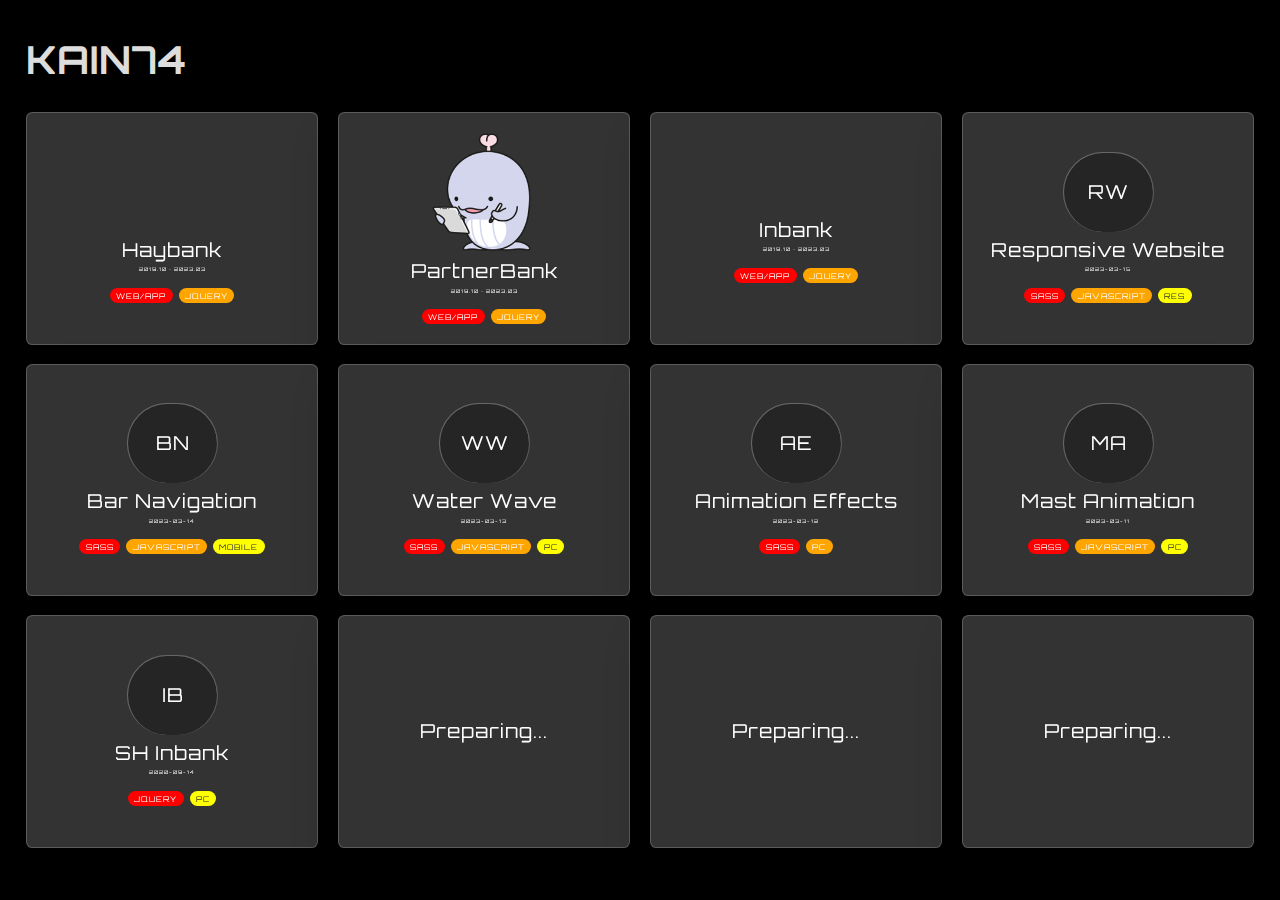
==== index.html @ f7dd6ad2 "링크수정" ====
<!DOCTYPE html>
<html lang="en">
<head>
    <meta charset="UTF-8">
    <meta http-equiv="X-UA-Compatible" content="IE=edge">
    <meta name="viewport" content="width=device-width, initial-scale=1.0">
    <title>Kain74 Studio</title>
    <link rel="stylesheet" href="css/style.css">
    <script src="https://kit.fontawesome.com/5de949db4e.js" crossorigin="anonymous"></script>
</head>
<body>
    <main id="wrapper">
        <video src="img/bg.mp4" loop autoplay muted></video>
        <section id="box-container">
            <nav class="interaction-container">
                <div class="header">
                    <h1>KAIN74</h1>
                </div>
                <div class="inner">
                    <a href="https://play.google.com/store/apps/details?id=com.suhyup.pesmb&hl=ko&gl=US" title="헤이뱅크 앱 새창열림" target="_blank">
                        <img src="https://play-lh.googleusercontent.com/MHcnAJN4aqVymRwBjS5TOQ5WvPFHoKgG6cgRkWICXJDfAq94vMbX9r90BWcg0nosAoAJ=w240-h480-rw" target="_blank" alt="" style="height: 100%;max-height:100px;">
                        <p>Haybank</p>
                        <div class="date">2019.10 ~ 2023.03</div>
                        <P>
                            <em class="label-red">WEB/APP</em>
                            <em class="label-orange">JQUERY</em>
                        </P>
                        <div class="waves">
                            <div class="wave"></div>
                        </div>
                    </a>
                    <a href="https://play.google.com/store/apps/details?id=com.suhyup.psmb&hl=ko&gl=US" title="파트너뱅크 개인 앱 새창열림" target="_blank">
                        <img src="img/cha_laon01.png" target="_blank" alt="">
                        <p>PartnerBank</p>
                        <div class="date">2019.10 ~ 2023.03</div>
                        <P>
                            <em class="label-red">WEB/APP</em>
                            <em class="label-orange">JQUERY</em>
                        </P>
                        <div class="waves">
                            <div class="wave"></div>
                        </div>
                    </a>
                    <a href="https://suhyup-bank.com/" title="헤이뱅크 앱 새창열림" target="_blank">
                        <img src="https://suhyup-bank.com/images/sub_new_main/img_logo.png" target="_blank" alt="" style="height: 100%;max-height:40px;">
                        <p>Inbank</p>
                        <div class="date">2019.10 ~ 2023.03</div>
                        <P>
                            <em class="label-red">WEB/APP</em>
                            <em class="label-orange">JQUERY</em>
                        </P>
                        <div class="waves">
                            <div class="wave"></div>
                        </div>
                    </a>
                    <a href="https://kain74.github.io/responsiveWebsite/"title="새창열림" target="_blank">
                        <span class="icon">RW
                            <span class="circle"></span>
                        </span>
                        <p>Responsive Website</p>
                        <div class="date">2023-03-15</div>
                        <P>
                            <em class="label-red">SASS</em>
                            <em class="label-orange">JAVASCRIPT</em>
                            <em class="label-yellow">RES</em>
                        </P>
                        <div class="waves">
                            <div class="wave"></div>
                        </div>
                    </a>
                    <a href="https://kain74.github.io/barNavigation/" target="_blank" title="새창열림">
                        <span class="icon">BN
                            <span class="circle"></span>
                        </span>
                        <p>Bar Navigation</p>
                        <div class="date">2023-03-14</div>
                        <P>
                            <em class="label-red">SASS</em>
                            <em class="label-orange">JAVASCRIPT</em>
                            <em class="label-yellow">MOBILE</em>
                        </P>
                        <div class="waves">
                            <div class="wave"></div>
                        </div>
                    </a>
                    <a href="https://kain74.github.io/waterWaves/" target="_blank" title="새창열림">
                        <span class="icon">WW
                            <span class="circle"></span>
                        </span>
                        <p>Water Wave</p>
                        <div class="date">2023-03-13</div>
                        <p>
                            <em class="label-red">SASS</em>
                            <em class="label-orange">JAVASCRIPT</em>
                            <em class="label-yellow">PC</em>
                        </p>
                        <div class="waves">
                            <div class="wave"></div>
                        </div>
                    </a>
                    <a href="https://kain74.github.io/animationeffects01/" target="_blank" title="새창열림">
                        <span class="icon">AE
                            <span class="circle"></span>
                        </span>
                        <p>Animation Effects</p>
                        <div class="date">2023-03-12</div>
                        <p>
                            <em class="label-red">SASS</em>
                            <em class="label-orange">PC</em>
                        </p>
                        <div class="waves">
                            <div class="wave"></div>
                        </div>
                    </a>
                    <a href="https://kain74.github.io/maskAnimation/" target="_blank" title="새창열림">
                        <span class="icon">MA
                            <span class="circle"></span>
                        </span>
                        <p>Mast Animation</p>
                        <div class="date">2023-03-11</div>
                        <p>
                            <em class="label-red">SASS</em>
                            <em class="label-orange">JAVASCRIPT</em>
                            <em class="label-yellow">PC</em>
                        </p>
                        <div class="waves">
                            <div class="wave"></div>
                        </div>
                    </a>
                    
                    <a href="https://kain74.github.io/inbankMain/" target="_blank" title="새창열림">
                        <span class="icon">IB
                            <span class="circle"></span>
                        </span>
                        <p>SH Inbank</p>
                        <div class="date">2020-09-14</div>
                        <p>
                            <em class="label-red">JQUERY</em>
                            <em class="label-yellow">PC</em>
                        </p>
                        <div class="waves">
                            <div class="wave"></div>
                        </div>
                    </a>
                    <a href="#none">Preparing...
                        <div class="waves">
                            <div class="wave"></div>
                        </div>
                    </a>
                    <a href="#none">Preparing...
                        <div class="waves">
                            <div class="wave"></div>
                        </div>
                    </a>
                    <a href="#none">Preparing...
                        <div class="waves">
                            <div class="wave"></div>
                        </div>
                    </a>
                </div>
            </nav>
        </section>
    </main>
</body>
</html>
---- css/style.css ----
@charset "UTF-8";
/*
    작업자 : Ham Sung Jae
    만든날짜 : 2023-03-07
    배포날짜 : 2023-03-00
*/
@import url("https://fonts.googleapis.com/css2?family=Orbitron:wght@400;700&display=swap");
* {
  padding: 0;
  margin: 0;
}

ul, ol, li {
  list-style: none;
}

a {
  color: #999;
  outline: none;
  text-decoration: none;
}

img {
  border: 0;
}

div, section, nav {
  box-sizing: border-box;
}

body {
  background: #000;
  font: 17px/1.4 "orbitron";
  letter-spacing: 1px;
  color: #ddd;
}

/* ============================
    Common
=============================== */
/* Lable*/
[class*=label-] {
  padding: 0.2vw 0.5vw;
  font-size: 0.6vw;
  font-style: normal;
  border-radius: 20px;
  background: rgb(179, 30, 30);
}

.label-red {
  background: red;
}

.label-orange {
  background: orange;
}

.label-yellow {
  background: yellow;
  color: #333;
}

.label-green {
  background: green;
}

.label-blue {
  background: blue;
}

.label-indigo {
  background: indigo;
}

.label-purple {
  background: purple;
}

#wrapper {
  position: relative;
  width: 100%;
  height: 100vh;
  overflow: hidden;
}
#wrapper > video {
  width: 100%;
  height: 100%;
  object-fit: cover;
  top: 0px;
  left: 0px;
  opacity: 0.5;
}
#wrapper #box-container {
  position: absolute;
  left: 0;
  top: 0;
  width: 100%;
  height: 100%;
  overflow-y: auto;
}
#wrapper #box-container .interaction-container {
  padding-top: 20px;
}
#wrapper #box-container .interaction-container .header {
  padding: 1vw 2vw 0 2vw;
}
#wrapper #box-container .interaction-container .header h1 {
  font-size: 3vw;
}
#wrapper #box-container .inner {
  perspective: 600px;
  display: flex;
  flex-wrap: wrap;
  gap: 1.5vw;
  overflow-y: auto;
  padding: 2vw;
}
#wrapper #box-container .inner:hover a {
  opacity: 0.7;
  transform: scale(0.96);
}
#wrapper #box-container .inner a {
  position: relative;
  overflow: hidden;
  display: flex;
  align-items: center;
  justify-content: center;
  flex-direction: column;
  padding: 3vw 0;
  height: 12vw;
  flex: 1 1 20%;
  color: #fff;
  font-size: 1.5vw;
  backdrop-filter: blur(10px);
  box-shadow: 0 25px 45px rgba(0, 0, 0, 0.3);
  background: rgba(255, 255, 255, 0.2);
  border: 1px solid rgba(255, 255, 255, 0.2);
  border-radius: 0.5vw;
  transform: translateZ(0) scale(1);
  transition: 0.5s;
}
#wrapper #box-container .inner a img {
  height: 80%;
  border: none;
  transition: 0.5s;
}
#wrapper #box-container .inner a .icon {
  position: relative;
  display: inline-block;
  width: 7vw;
  height: 7vw;
  border-radius: 200px;
  background: rgba(0, 0, 0, 0.6);
  border-top: 1px solid rgba(255, 255, 255, 0.3);
  border-left: 1px solid rgba(255, 255, 255, 0.3);
  backdrop-filter: blur(10px);
  display: flex;
  align-items: center;
  justify-content: center;
  transform-origin: 50% 50%;
}
#wrapper #box-container .inner a .waves {
  position: absolute;
  bottom: 0;
  width: 100%;
  height: 3vw;
  z-index: -1;
}
#wrapper #box-container .inner a .waves .wave {
  height: 100%;
  animation-play-state: paused;
  opacity: 0;
  transition: 0.5s;
}
#wrapper #box-container .inner a .waves .wave img {
  width: 100%;
}
#wrapper #box-container .inner a .date {
  font-size: 5px;
  margin-top: 0.2vw;
}
#wrapper #box-container .inner a:hover {
  box-shadow: 0 15px 35px rgba(0, 0, 0, 0.6);
  background: rgba(255, 255, 255, 0.3);
  transform: translateZ(10px);
  opacity: 1;
}
#wrapper #box-container .inner a:hover .waves .wave {
  opacity: 1;
  animation: waveAnimate 4s linear infinite;
}
#wrapper #box-container .inner a:nth-child(3n+1) .waves .wave {
  background: url(../img/wave.png) repeat-x 0 0;
  background-size: 1000px 3vw;
}
#wrapper #box-container .inner a:nth-child(3n+2) .waves .wave {
  background: url(../img/wave2.png) repeat-x 0 0;
  background-size: 1000px 3vw;
}
#wrapper #box-container .inner a:nth-child(3n+3) .waves .wave {
  background: url(../img/wave3.png) repeat-x 0 0;
  background-size: 1000px 3vw;
}
#wrapper #box-container .inner a p {
  margin-top: 5px;
  text-align: center;
}

/* ============================
    Animation
=============================== */
/* wave */
.waves {
  position: relative;
}
.waves .wave {
  position: absolute;
  left: 0;
  bottom: 0;
  width: 100%;
  height: 3vw;
  background: url(../img/wave.png) repeat-x 0 0;
  background-size: 1000px 3vw;
  opacity: 1;
  bottom: 0;
  z-index: 1000;
  animation: waveAnimate 4s linear infinite;
}

@keyframes waveAnimate {
  0% {
    background-position-x: 1000px;
  }
  100% {
    background-position-x: 0;
  }
}
@media (max-width: 1024px) {
  #wrapper #box-container .inner a {
    padding: 4vw;
    height: 20vw;
    flex: 1 1 25%;
  }
  #wrapper #box-container .inner a .icon {
    width: 15vw;
    height: 15vw;
    font-size: 3vw;
  }
}
@media (max-width: 720px) {
  #wrapper #box-container .inner {
    gap: 3vw;
  }
  #wrapper #box-container .inner a {
    padding: 5vw;
    height: 34vw;
    flex: 1 1 33%;
  }
  #wrapper #box-container .inner a .icon {
    width: 15vw;
    height: 15vw;
    font-size: 3vw;
  }
}
@media (max-width: 360px) {
  #wrapper #box-container .inner {
    gap: 5vw;
    padding: 5vw;
  }
  #wrapper #box-container .inner a {
    padding: 5vw;
    height: 40vw;
    flex: 1 1 100%;
  }
  #wrapper #box-container .inner a .icon {
    width: 20vw;
    height: 20vw;
    font-size: 5vw;
  }
}
@media (max-width: 320px) {
  #wrapper #box-container .inner a {
    padding: 5vw;
    height: 50vw;
    flex: 1 1 50%;
  }
}

/*# sourceMappingURL=style.css.map */
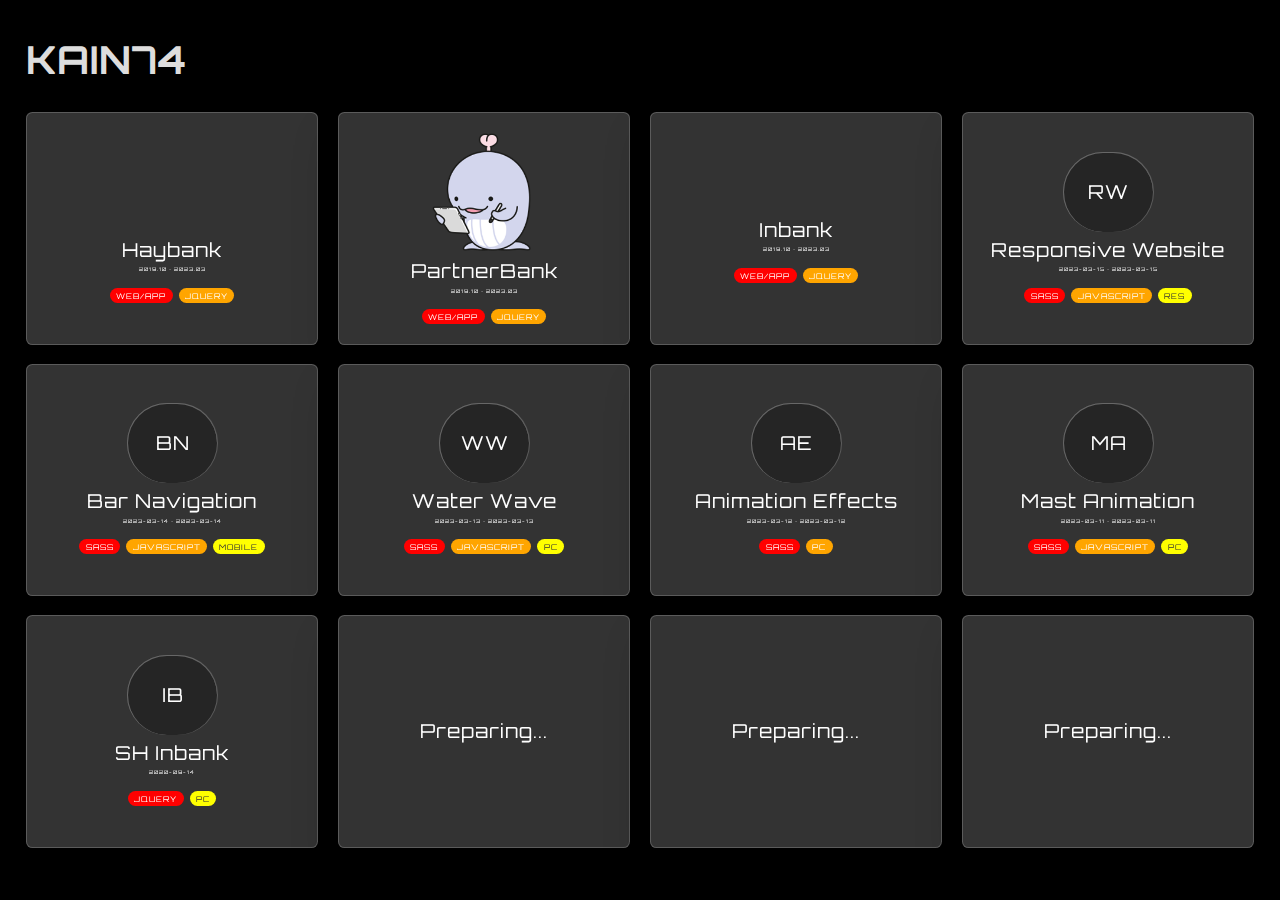
==== commit 79225504: "기간설정" ====
--- a/index.html
+++ b/index.html
@@ -58,7 +58,7 @@
                             <span class="circle"></span>
                         </span>
                         <p>Responsive Website</p>
-                        <div class="date">2023-03-15</div>
+                        <div class="date">2023-03-15 ~ 2023-03-15</div>
                         <P>
                             <em class="label-red">SASS</em>
                             <em class="label-orange">JAVASCRIPT</em>
@@ -73,7 +73,7 @@
                             <span class="circle"></span>
                         </span>
                         <p>Bar Navigation</p>
-                        <div class="date">2023-03-14</div>
+                        <div class="date">2023-03-14 ~ 2023-03-14</div>
                         <P>
                             <em class="label-red">SASS</em>
                             <em class="label-orange">JAVASCRIPT</em>
@@ -88,7 +88,7 @@
                             <span class="circle"></span>
                         </span>
                         <p>Water Wave</p>
-                        <div class="date">2023-03-13</div>
+                        <div class="date">2023-03-13 ~ 2023-03-13</div>
                         <p>
                             <em class="label-red">SASS</em>
                             <em class="label-orange">JAVASCRIPT</em>
@@ -103,7 +103,7 @@
                             <span class="circle"></span>
                         </span>
                         <p>Animation Effects</p>
-                        <div class="date">2023-03-12</div>
+                        <div class="date">2023-03-12 ~ 2023-03-12</div>
                         <p>
                             <em class="label-red">SASS</em>
                             <em class="label-orange">PC</em>
@@ -117,7 +117,7 @@
                             <span class="circle"></span>
                         </span>
                         <p>Mast Animation</p>
-                        <div class="date">2023-03-11</div>
+                        <div class="date">2023-03-11 ~ 2023-03-11</div>
                         <p>
                             <em class="label-red">SASS</em>
                             <em class="label-orange">JAVASCRIPT</em>
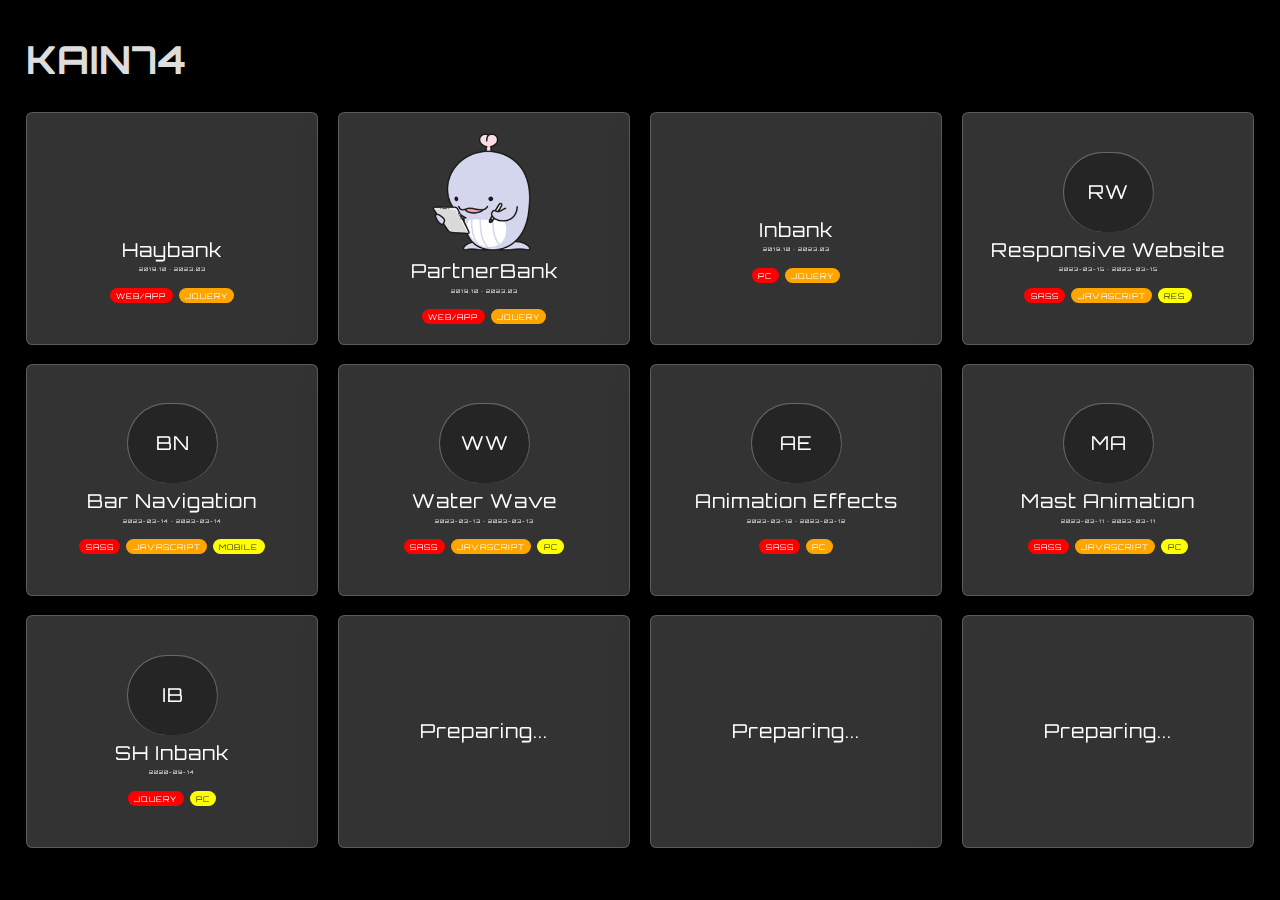
==== commit a8a8e739: "정보수정" ====
--- a/index.html
+++ b/index.html
@@ -41,12 +41,12 @@
                             <div class="wave"></div>
                         </div>
                     </a>
-                    <a href="https://suhyup-bank.com/" title="헤이뱅크 앱 새창열림" target="_blank">
+                    <a href="https://suhyup-bank.com/" title="수협은행 새창열림" target="_blank">
                         <img src="https://suhyup-bank.com/images/sub_new_main/img_logo.png" target="_blank" alt="" style="height: 100%;max-height:40px;">
                         <p>Inbank</p>
                         <div class="date">2019.10 ~ 2023.03</div>
                         <P>
-                            <em class="label-red">WEB/APP</em>
+                            <em class="label-red">PC</em>
                             <em class="label-orange">JQUERY</em>
                         </P>
                         <div class="waves">
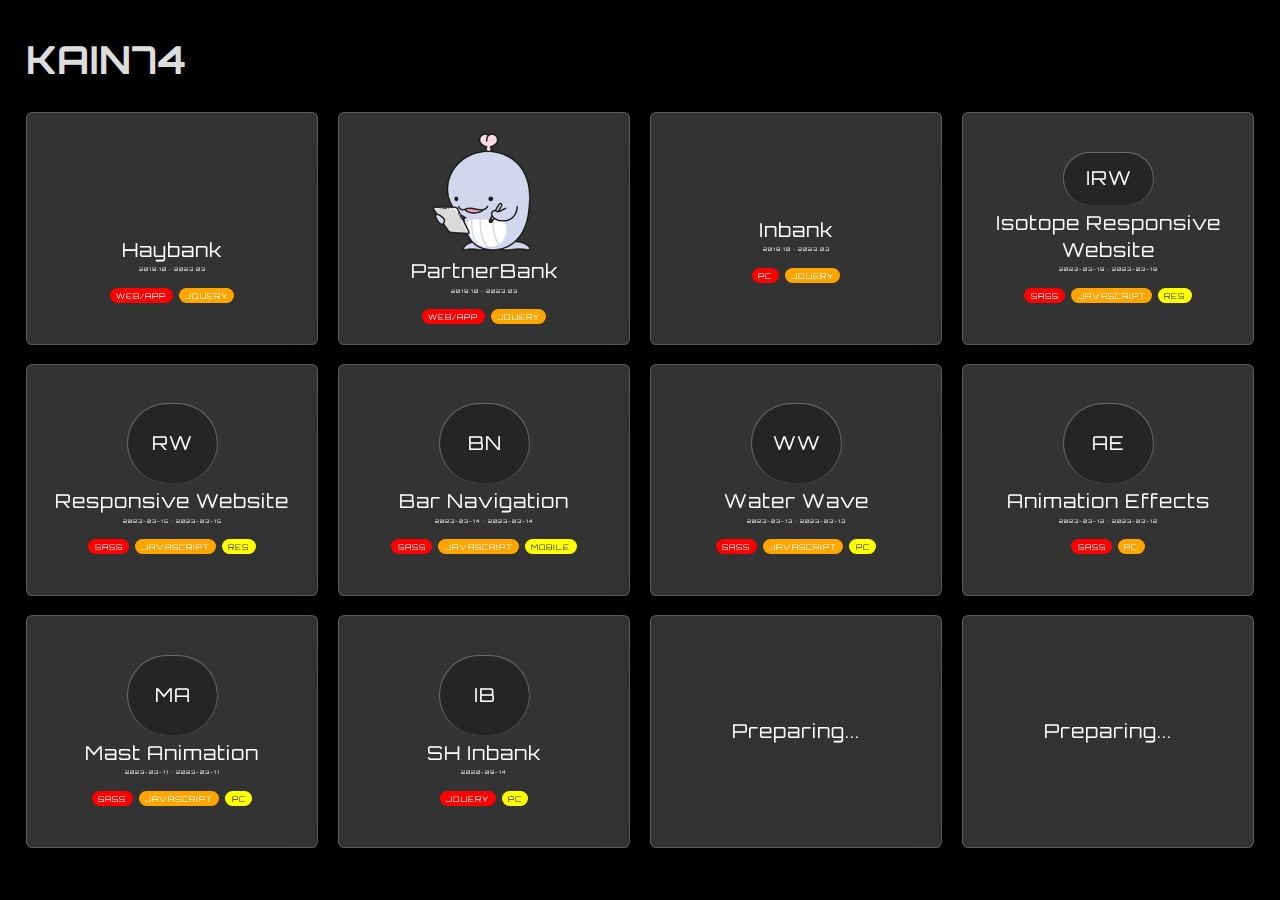
==== commit 6a975983: "isotope 푸시" ====
--- a/index.html
+++ b/index.html
@@ -48,6 +48,21 @@
                         <P>
                             <em class="label-red">PC</em>
                             <em class="label-orange">JQUERY</em>
+                        </P>
+                        <div class="waves">
+                            <div class="wave"></div>
+                        </div>
+                    </a>
+                    <a href="https://kain74.github.io/IsotopeRW/"title="새창열림" target="_blank">
+                        <span class="icon">IRW
+                            <span class="circle"></span>
+                        </span>
+                        <p>Isotope Responsive Website</p>
+                        <div class="date">2023-03-19 ~ 2023-03-19</div>
+                        <P>
+                            <em class="label-red">SASS</em>
+                            <em class="label-orange">JAVASCRIPT</em>
+                            <em class="label-yellow">RES</em>
                         </P>
                         <div class="waves">
                             <div class="wave"></div>
@@ -152,11 +167,6 @@
                             <div class="wave"></div>
                         </div>
                     </a>
-                    <a href="#none">Preparing...
-                        <div class="waves">
-                            <div class="wave"></div>
-                        </div>
-                    </a>
                 </div>
             </nav>
         </section>
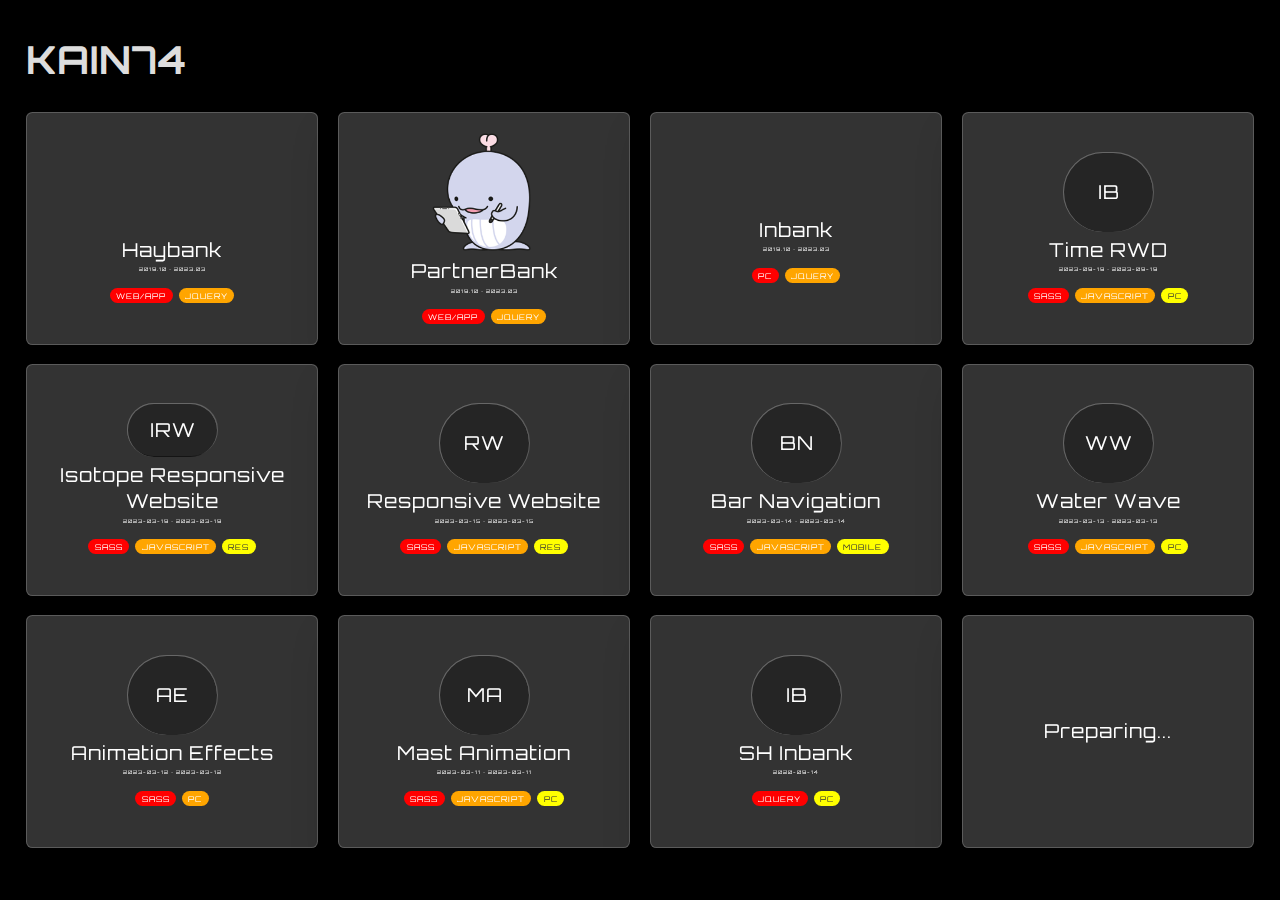
==== commit 38aefd8f: "작업추가" ====
--- a/index.html
+++ b/index.html
@@ -49,6 +49,21 @@
                             <em class="label-red">PC</em>
                             <em class="label-orange">JQUERY</em>
                         </P>
+                        <div class="waves">
+                            <div class="wave"></div>
+                        </div>
+                    </a>
+                    <a href="https://kain74.github.io/timeRWD/" target="_blank" title="새창열림">
+                        <span class="icon">IB
+                            <span class="circle"></span>
+                        </span>
+                        <p>Time RWD</p>
+                        <div class="date">2023-09-19 ~ 2023-09-19</div>
+                        <p>
+                            <em class="label-red">SASS</em>
+                            <em class="label-orange">JAVASCRIPT</em>
+                            <em class="label-yellow">PC</em>
+                        </p>
                         <div class="waves">
                             <div class="wave"></div>
                         </div>
@@ -157,11 +172,7 @@
                             <div class="wave"></div>
                         </div>
                     </a>
-                    <a href="#none">Preparing...
-                        <div class="waves">
-                            <div class="wave"></div>
-                        </div>
-                    </a>
+                    
                     <a href="#none">Preparing...
                         <div class="waves">
                             <div class="wave"></div>
--- a/css/style.css
+++ b/css/style.css
@@ -116,8 +116,7 @@
   padding: 2vw;
 }
 #wrapper #box-container .inner:hover a {
-  opacity: 0.7;
-  transform: scale(0.96);
+  transform: scale(0.98);
 }
 #wrapper #box-container .inner a {
   position: relative;
@@ -136,7 +135,7 @@
   background: rgba(255, 255, 255, 0.2);
   border: 1px solid rgba(255, 255, 255, 0.2);
   border-radius: 0.5vw;
-  transform: translateZ(0) scale(1);
+  transform: scale(1);
   transition: 0.5s;
 }
 #wrapper #box-container .inner a img {
@@ -181,7 +180,7 @@
 }
 #wrapper #box-container .inner a:hover {
   box-shadow: 0 15px 35px rgba(0, 0, 0, 0.6);
-  background: rgba(255, 255, 255, 0.3);
+  background: rgba(255, 255, 255, 0.4);
   transform: translateZ(10px);
   opacity: 1;
 }
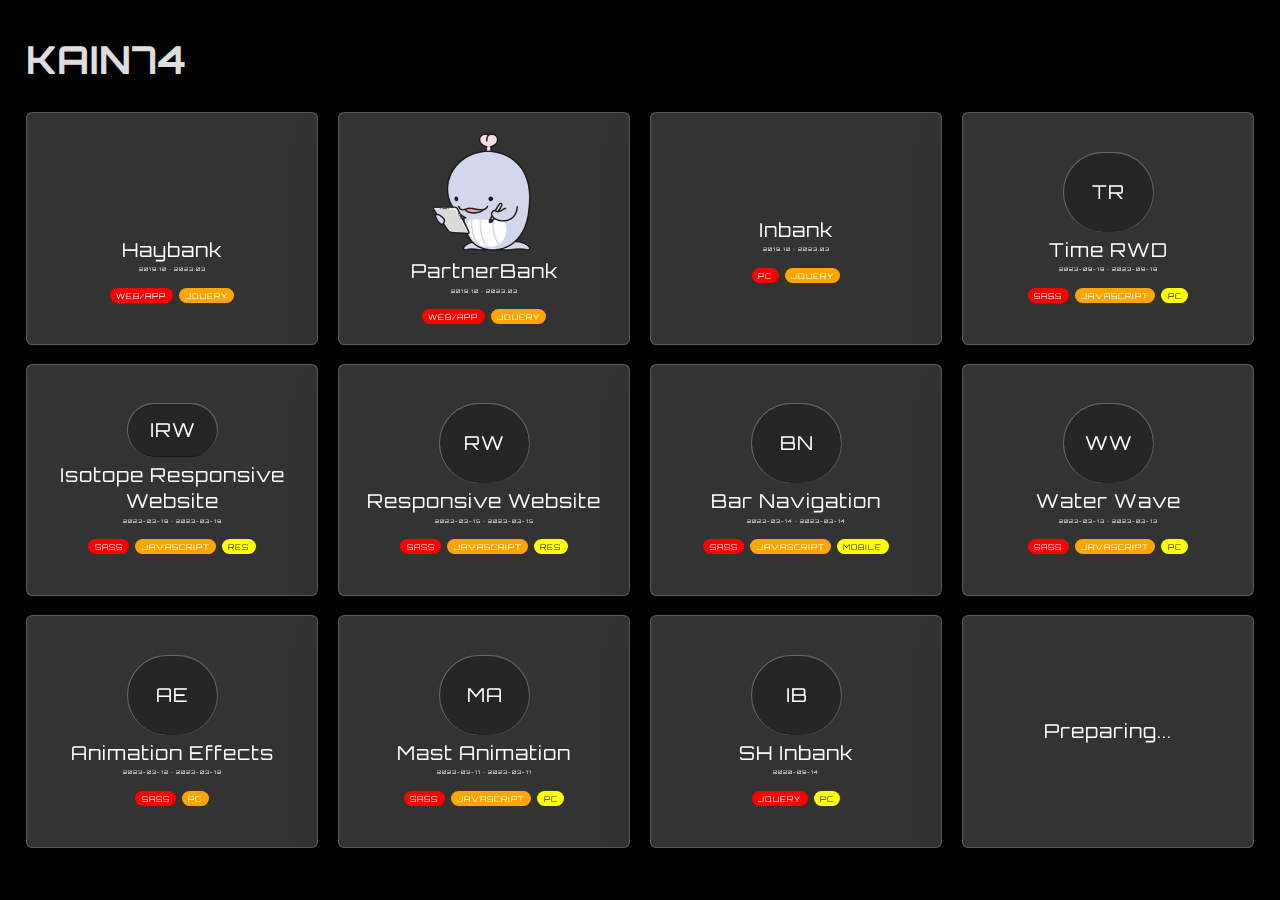
==== commit 9c4ca9a5: "링크수정" ====
--- a/index.html
+++ b/index.html
@@ -54,7 +54,7 @@
                         </div>
                     </a>
                     <a href="https://kain74.github.io/timeRWD/" target="_blank" title="새창열림">
-                        <span class="icon">IB
+                        <span class="icon">TR
                             <span class="circle"></span>
                         </span>
                         <p>Time RWD</p>
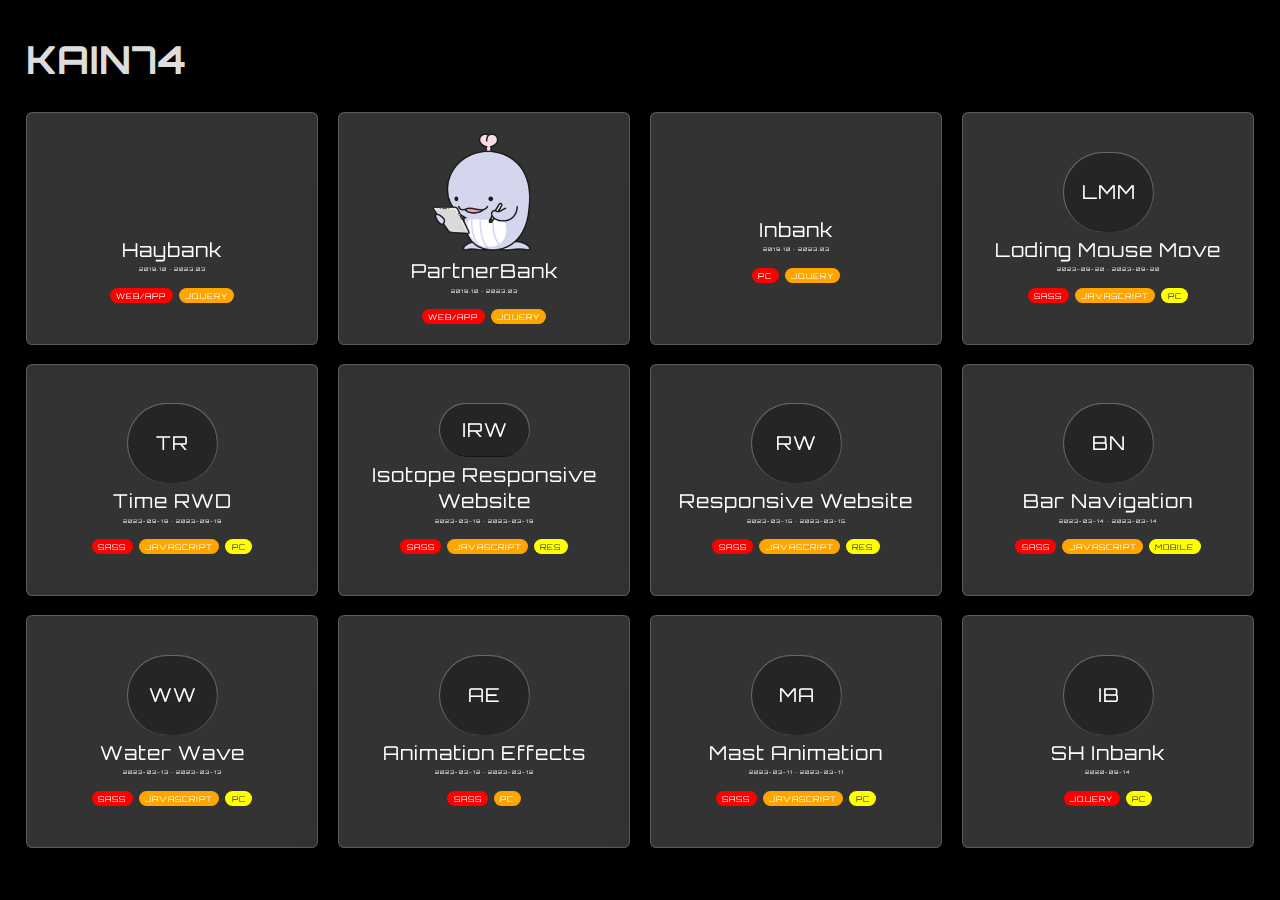
==== commit 1dc4b635: "작업추가" ====
--- a/index.html
+++ b/index.html
@@ -49,6 +49,21 @@
                             <em class="label-red">PC</em>
                             <em class="label-orange">JQUERY</em>
                         </P>
+                        <div class="waves">
+                            <div class="wave"></div>
+                        </div>
+                    </a>
+                    <a href="https://kain74.github.io/loadingMouseMove/" target="_blank" title="새창열림">
+                        <span class="icon">LMM
+                            <span class="circle"></span>
+                        </span>
+                        <p>Loding Mouse Move</p>
+                        <div class="date">2023-09-20 ~ 2023-09-20</div>
+                        <p>
+                            <em class="label-red">SASS</em>
+                            <em class="label-orange">JAVASCRIPT</em>
+                            <em class="label-yellow">PC</em>
+                        </p>
                         <div class="waves">
                             <div class="wave"></div>
                         </div>
@@ -173,11 +188,7 @@
                         </div>
                     </a>
                     
-                    <a href="#none">Preparing...
-                        <div class="waves">
-                            <div class="wave"></div>
-                        </div>
-                    </a>
+                    
                 </div>
             </nav>
         </section>
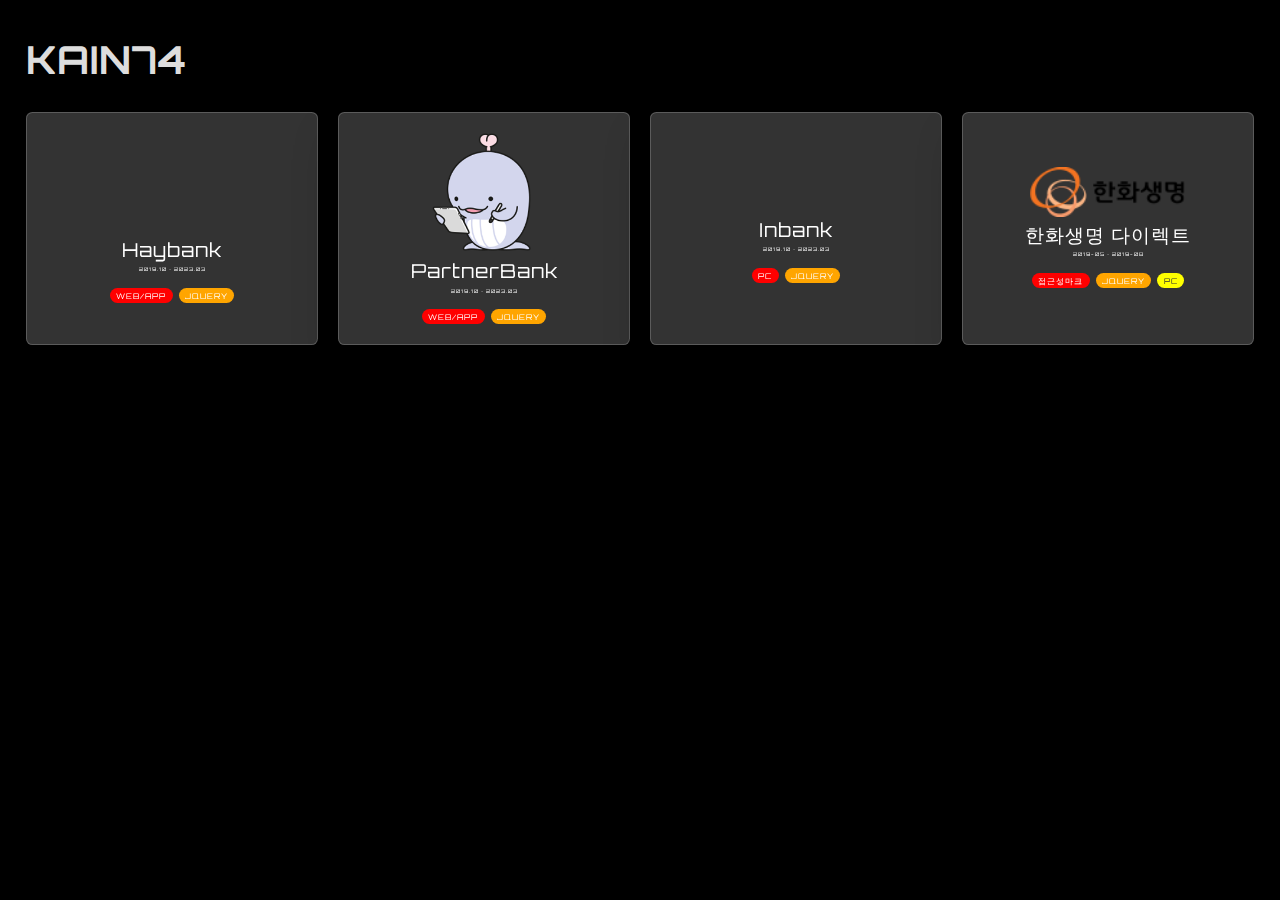
==== commit d87b364d: "링크수정" ====
--- a/index.html
+++ b/index.html
@@ -53,142 +53,19 @@
                             <div class="wave"></div>
                         </div>
                     </a>
-                    <a href="https://kain74.github.io/loadingMouseMove/" target="_blank" title="새창열림">
-                        <span class="icon">LMM
-                            <span class="circle"></span>
-                        </span>
-                        <p>Loding Mouse Move</p>
-                        <div class="date">2023-09-20 ~ 2023-09-20</div>
+                    <a href="https://onsure.co.kr/p/homepage/main.do" target="_blank" title="새창열림">
+                        <img src="img/logo_onsure.png" target="_blank" alt="" style="height: 100%;max-height:50px;">
+                        <p>한화생명 다이렉트</p>
+                        <div class="date">2019-05 ~ 2019-08</div>
                         <p>
-                            <em class="label-red">SASS</em>
-                            <em class="label-orange">JAVASCRIPT</em>
+                            <em class="label-red">접근성마크</em>
+                            <em class="label-orange">JQUERY</em>
                             <em class="label-yellow">PC</em>
                         </p>
                         <div class="waves">
                             <div class="wave"></div>
                         </div>
                     </a>
-                    <a href="https://kain74.github.io/timeRWD/" target="_blank" title="새창열림">
-                        <span class="icon">TR
-                            <span class="circle"></span>
-                        </span>
-                        <p>Time RWD</p>
-                        <div class="date">2023-09-19 ~ 2023-09-19</div>
-                        <p>
-                            <em class="label-red">SASS</em>
-                            <em class="label-orange">JAVASCRIPT</em>
-                            <em class="label-yellow">PC</em>
-                        </p>
-                        <div class="waves">
-                            <div class="wave"></div>
-                        </div>
-                    </a>
-                    <a href="https://kain74.github.io/IsotopeRW/"title="새창열림" target="_blank">
-                        <span class="icon">IRW
-                            <span class="circle"></span>
-                        </span>
-                        <p>Isotope Responsive Website</p>
-                        <div class="date">2023-03-19 ~ 2023-03-19</div>
-                        <P>
-                            <em class="label-red">SASS</em>
-                            <em class="label-orange">JAVASCRIPT</em>
-                            <em class="label-yellow">RES</em>
-                        </P>
-                        <div class="waves">
-                            <div class="wave"></div>
-                        </div>
-                    </a>
-                    <a href="https://kain74.github.io/responsiveWebsite/"title="새창열림" target="_blank">
-                        <span class="icon">RW
-                            <span class="circle"></span>
-                        </span>
-                        <p>Responsive Website</p>
-                        <div class="date">2023-03-15 ~ 2023-03-15</div>
-                        <P>
-                            <em class="label-red">SASS</em>
-                            <em class="label-orange">JAVASCRIPT</em>
-                            <em class="label-yellow">RES</em>
-                        </P>
-                        <div class="waves">
-                            <div class="wave"></div>
-                        </div>
-                    </a>
-                    <a href="https://kain74.github.io/barNavigation/" target="_blank" title="새창열림">
-                        <span class="icon">BN
-                            <span class="circle"></span>
-                        </span>
-                        <p>Bar Navigation</p>
-                        <div class="date">2023-03-14 ~ 2023-03-14</div>
-                        <P>
-                            <em class="label-red">SASS</em>
-                            <em class="label-orange">JAVASCRIPT</em>
-                            <em class="label-yellow">MOBILE</em>
-                        </P>
-                        <div class="waves">
-                            <div class="wave"></div>
-                        </div>
-                    </a>
-                    <a href="https://kain74.github.io/waterWaves/" target="_blank" title="새창열림">
-                        <span class="icon">WW
-                            <span class="circle"></span>
-                        </span>
-                        <p>Water Wave</p>
-                        <div class="date">2023-03-13 ~ 2023-03-13</div>
-                        <p>
-                            <em class="label-red">SASS</em>
-                            <em class="label-orange">JAVASCRIPT</em>
-                            <em class="label-yellow">PC</em>
-                        </p>
-                        <div class="waves">
-                            <div class="wave"></div>
-                        </div>
-                    </a>
-                    <a href="https://kain74.github.io/animationeffects01/" target="_blank" title="새창열림">
-                        <span class="icon">AE
-                            <span class="circle"></span>
-                        </span>
-                        <p>Animation Effects</p>
-                        <div class="date">2023-03-12 ~ 2023-03-12</div>
-                        <p>
-                            <em class="label-red">SASS</em>
-                            <em class="label-orange">PC</em>
-                        </p>
-                        <div class="waves">
-                            <div class="wave"></div>
-                        </div>
-                    </a>
-                    <a href="https://kain74.github.io/maskAnimation/" target="_blank" title="새창열림">
-                        <span class="icon">MA
-                            <span class="circle"></span>
-                        </span>
-                        <p>Mast Animation</p>
-                        <div class="date">2023-03-11 ~ 2023-03-11</div>
-                        <p>
-                            <em class="label-red">SASS</em>
-                            <em class="label-orange">JAVASCRIPT</em>
-                            <em class="label-yellow">PC</em>
-                        </p>
-                        <div class="waves">
-                            <div class="wave"></div>
-                        </div>
-                    </a>
-                    
-                    <a href="https://kain74.github.io/inbankMain/" target="_blank" title="새창열림">
-                        <span class="icon">IB
-                            <span class="circle"></span>
-                        </span>
-                        <p>SH Inbank</p>
-                        <div class="date">2020-09-14</div>
-                        <p>
-                            <em class="label-red">JQUERY</em>
-                            <em class="label-yellow">PC</em>
-                        </p>
-                        <div class="waves">
-                            <div class="wave"></div>
-                        </div>
-                    </a>
-                    
-                    
                 </div>
             </nav>
         </section>
